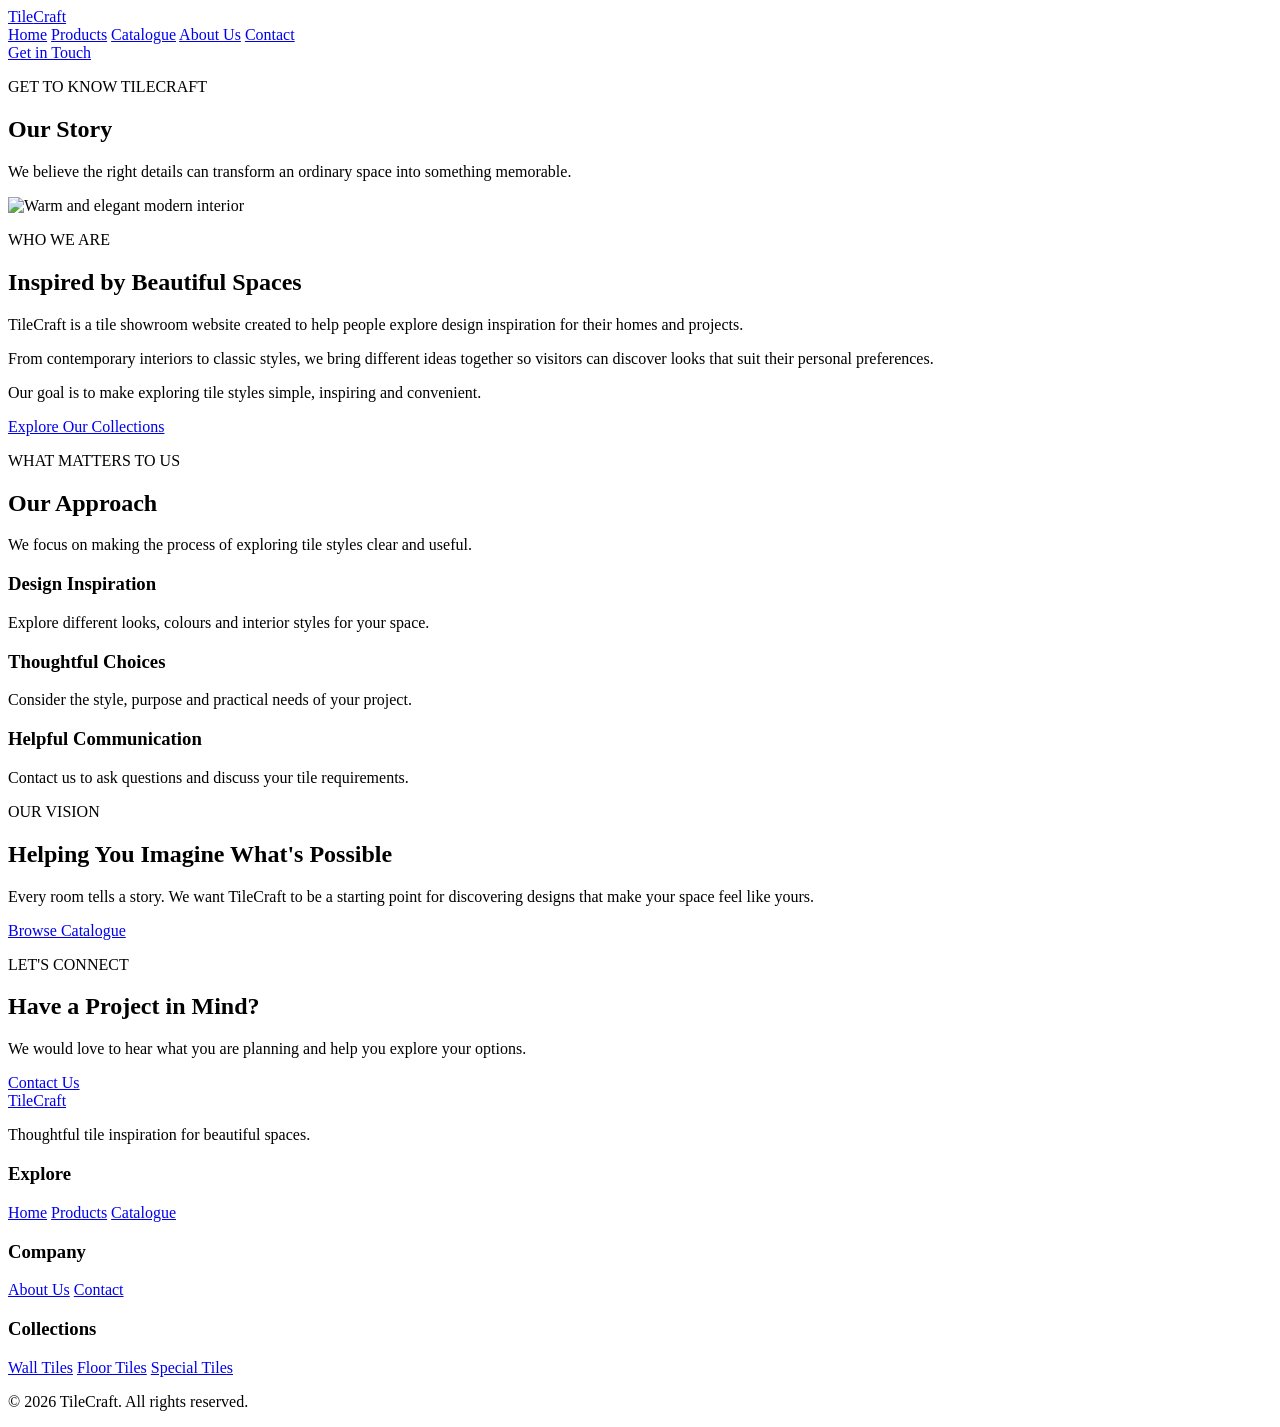
==== about.html @ 6bb5e70d "Add files via upload" ====
<!DOCTYPE html>
<html lang="en">
<head>
    <meta charset="UTF-8">
    <meta name="viewport" content="width=device-width, initial-scale=1.0">

    <title>About Us | TileCraft</title>
    <meta name="description" content="Learn about TileCraft and our approach to tile design inspiration.">

    <link rel="stylesheet" href="css/style.css">
</head>
<body>

    <!-- HEADER -->
    <header class="site-header">
        <div class="container navbar">

            <a href="index.html" class="logo">Tile<span>Craft</span></a>

            <nav class="nav-links">
                <a href="index.html">Home</a>
                <a href="products.html">Products</a>
                <a href="catalogue.html">Catalogue</a>
                <a href="about.html">About Us</a>
                <a href="contact.html">Contact</a>
            </nav>

            <a href="contact.html" class="btn">Get in Touch</a>

        </div>
    </header>

    <main>

        <!-- PAGE HERO -->
        <section class="page-hero">
            <div class="container">

                <p class="eyebrow">GET TO KNOW TILECRAFT</p>

                <h1>Our Story</h1>

                <p>
                    We believe the right details can transform
                    an ordinary space into something memorable.
                </p>

            </div>
        </section>

        <!-- ABOUT INTRODUCTION -->
        <section class="section">
            <div class="container story-grid">

                <div class="story-image">
                    <img
                        src="https://images.orientbell.com/media/catalog/product//g/o/golden_drift_endless_gloss_600x1200_mm.jpg"
                        alt="Warm and elegant modern interior"
                        loading="lazy">
                </div>

                <div class="story-content">

                    <p class="eyebrow">WHO WE ARE</p>

                    <h2>Inspired by Beautiful Spaces</h2>

                    <p>
                        TileCraft is a tile showroom website
                        created to help people explore design
                        inspiration for their homes and projects.
                    </p>

                    <p>
                        From contemporary interiors to classic
                        styles, we bring different ideas together
                        so visitors can discover looks that suit
                        their personal preferences.
                    </p>

                    <p>
                        Our goal is to make exploring tile styles
                        simple, inspiring and convenient.
                    </p>

                    <a href="products.html" class="btn">
                        Explore Our Collections
                    </a>

                </div>

            </div>
        </section>

        <!-- OUR APPROACH -->
        <section class="section">
            <div class="container">

                <div class="section-heading">
                    <p class="eyebrow">WHAT MATTERS TO US</p>
                    <h2>Our Approach</h2>
                    <p>
                        We focus on making the process of
                        exploring tile styles clear and useful.
                    </p>
                </div>

                <div class="benefits-grid">

                    <article class="benefit-card">
                        <h3>Design Inspiration</h3>
                        <p>
                            Explore different looks, colours
                            and interior styles for your space.
                        </p>
                    </article>

                    <article class="benefit-card">
                        <h3>Thoughtful Choices</h3>
                        <p>
                            Consider the style, purpose and
                            practical needs of your project.
                        </p>
                    </article>

                    <article class="benefit-card">
                        <h3>Helpful Communication</h3>
                        <p>
                            Contact us to ask questions and
                            discuss your tile requirements.
                        </p>
                    </article>

                </div>

            </div>
        </section>

        <!-- OUR VISION -->
        <section class="section">
            <div class="container section-heading">

                <p class="eyebrow">OUR VISION</p>

                <h2>Helping You Imagine What's Possible</h2>

                <p>
                    Every room tells a story. We want TileCraft
                    to be a starting point for discovering
                    designs that make your space feel like yours.
                </p>

                <a href="catalogue.html" class="btn">
                    Browse Catalogue
                </a>

            </div>
        </section>

        <!-- CTA -->
        <section class="cta">
            <div class="container">

                <p class="eyebrow">LET'S CONNECT</p>

                <h2>Have a Project in Mind?</h2>

                <p>
                    We would love to hear what you are planning
                    and help you explore your options.
                </p>

                <a href="contact.html" class="btn">
                    Contact Us
                </a>

            </div>
        </section>

    </main>

    <!-- FOOTER -->
    <footer class="site-footer">
        <div class="container footer-grid">

            <div class="footer-brand">
                <a href="index.html" class="logo">Tile<span>Craft</span></a>
                <p>Thoughtful tile inspiration for beautiful spaces.</p>
            </div>

            <div class="footer-column">
                <h3>Explore</h3>
                <a href="index.html">Home</a>
                <a href="products.html">Products</a>
                <a href="catalogue.html">Catalogue</a>
            </div>

            <div class="footer-column">
                <h3>Company</h3>
                <a href="about.html">About Us</a>
                <a href="contact.html">Contact</a>
            </div>

            <div class="footer-column">
                <h3>Collections</h3>
                <a href="wall-tiles.html">Wall Tiles</a>
                <a href="floor-tiles.html">Floor Tiles</a>
                <a href="special-tiles.html">Special Tiles</a>
            </div>

        </div>

        <div class="container footer-bottom">
            <p>&copy; 2026 TileCraft. All rights reserved.</p>
        </div>
    </footer>

    <script src="js/app.js"></script>

</body>
</html>
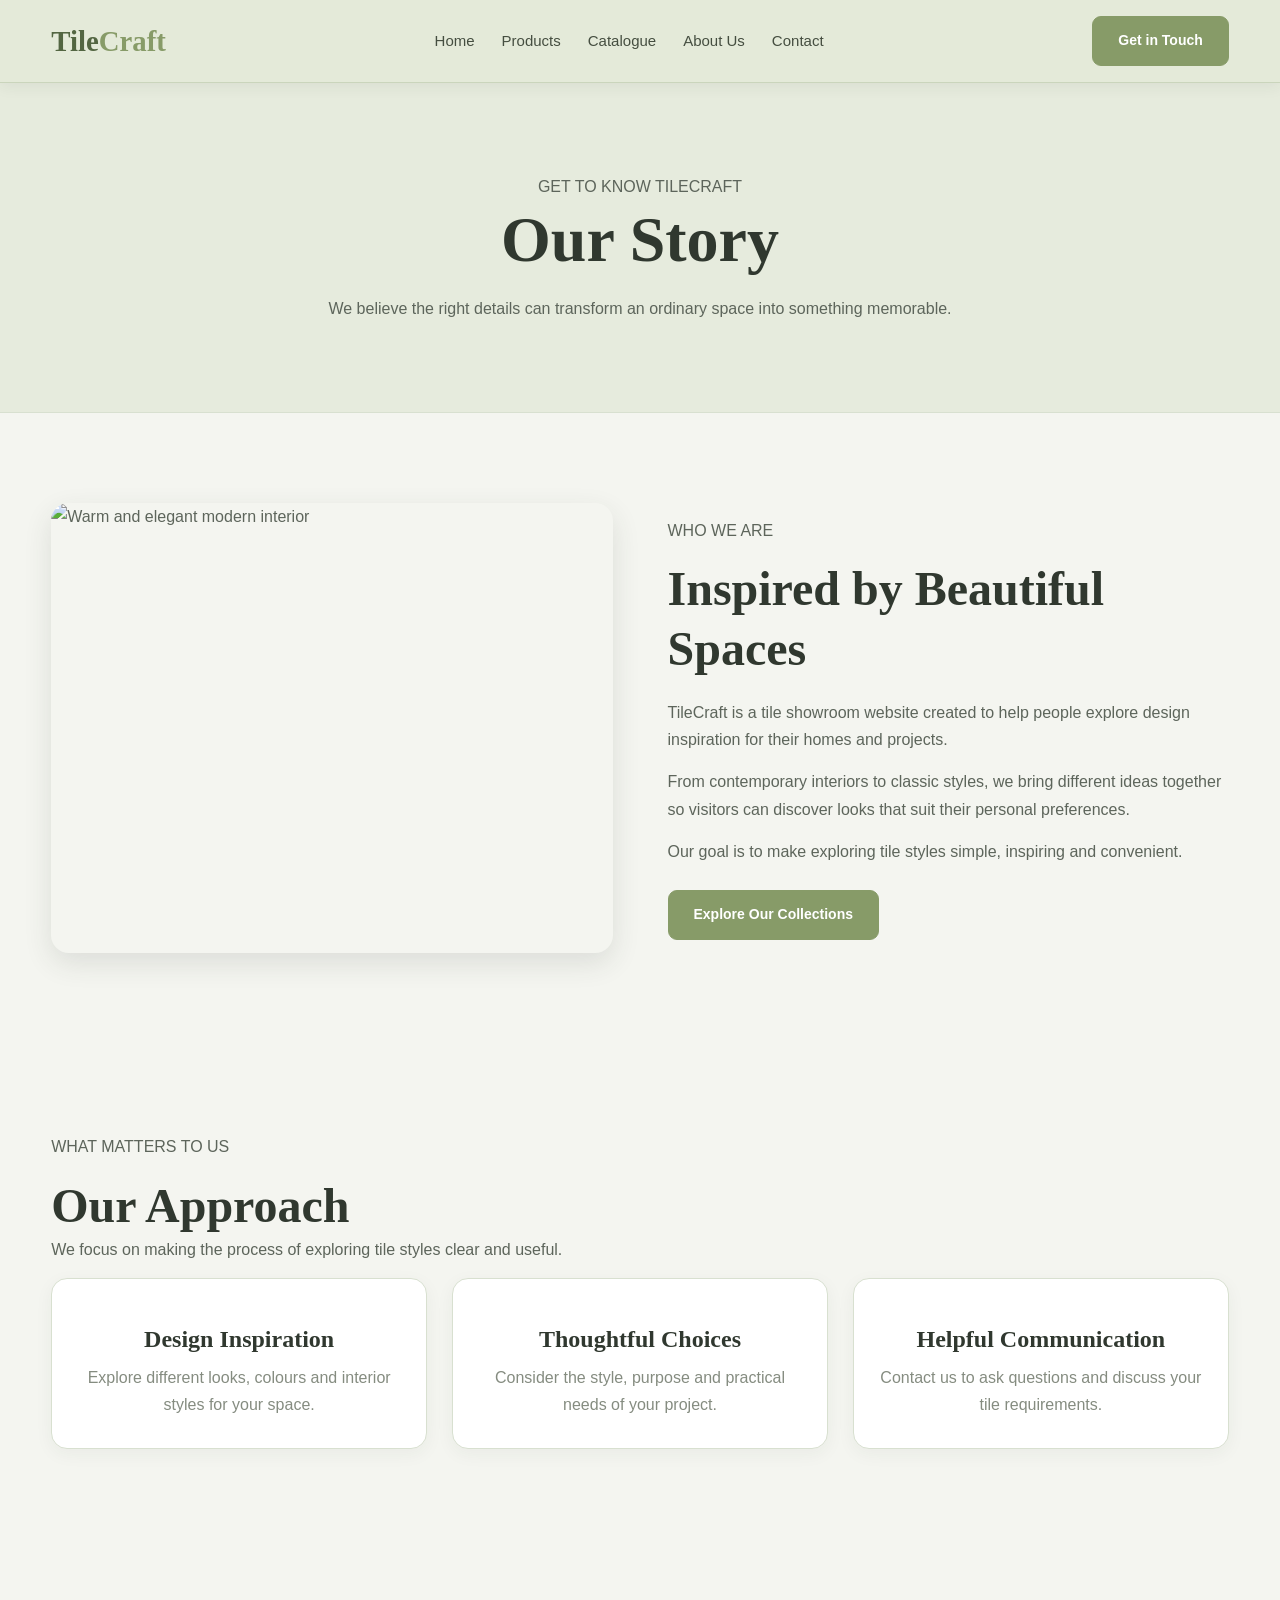
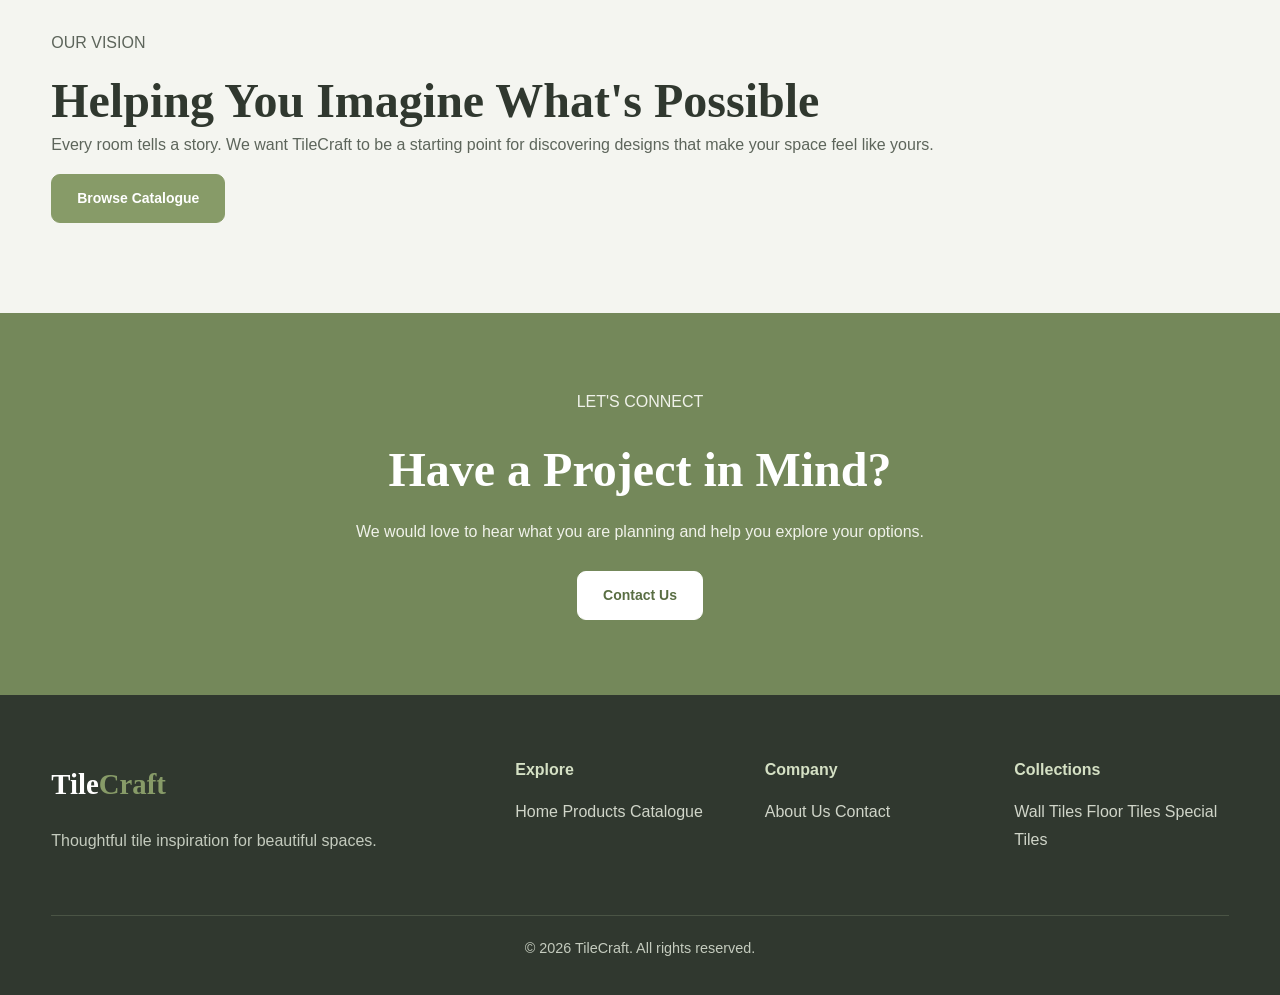
==== commit bb49b8cb: "Update about.html" ====
--- a/about.html
+++ b/about.html
@@ -7,7 +7,7 @@
     <title>About Us | TileCraft</title>
     <meta name="description" content="Learn about TileCraft and our approach to tile design inspiration.">
 
-    <link rel="stylesheet" href="css/style.css">
+    <link rel="stylesheet" href="style.css">
 </head>
 <body>
 
@@ -215,7 +215,7 @@
         </div>
     </footer>
 
-    <script src="js/app.js"></script>
+    <script src="app.js"></script>
 
 </body>
-</html>+</html>
--- a/style.css
+++ b/style.css
@@ -0,0 +1,919 @@
+:root {
+    --color-bg: #F4F5F0;
+    --color-white: #FFFFFF;
+    --color-dark: #30382F;
+    --color-text: #5D655B;
+    --color-muted: #858C80;
+
+    --color-gold: #879B68;
+    --color-gold-dark: #687D4D;
+
+    --color-border: #D8E0D0;
+    --color-card: #E9EDE5;
+
+    --font-body: "Inter", Arial, sans-serif;
+    --font-heading: "Playfair Display", Georgia, serif;
+
+    --container-width: 1200px;
+    --section-space: 90px;
+    --radius: 16px;
+    --transition: 0.3s ease;
+}
+
+/* RESET */
+* {
+    margin: 0;
+    padding: 0;
+    box-sizing: border-box;
+}
+
+html {
+    scroll-behavior: smooth;
+}
+
+body {
+    font-family: var(--font-body);
+    background: var(--color-bg);
+    color: var(--color-text);
+    line-height: 1.7;
+}
+
+img {
+    max-width: 100%;
+    display: block;
+}
+
+a {
+    color: inherit;
+    text-decoration: none;
+    transition: var(--transition);
+}
+
+button,
+input,
+textarea,
+select {
+    font: inherit;
+}
+
+button {
+    cursor: pointer;
+}
+
+.container {
+    width: min(92%, var(--container-width));
+    margin: 0 auto;
+}
+
+section {
+    padding: var(--section-space) 0;
+}
+
+h1,
+h2,
+h3,
+h4 {
+    font-family: var(--font-heading);
+    color: var(--color-dark);
+    line-height: 1.25;
+}
+
+h1 {
+    font-size: clamp(2.5rem, 5vw, 4.5rem);
+}
+
+h2 {
+    font-size: clamp(2rem, 4vw, 3rem);
+}
+
+h3 {
+    font-size: 1.5rem;
+}
+
+p {
+    margin-bottom: 15px;
+}
+
+::selection {
+    background: var(--color-gold);
+    color: #FFFFFF;
+}
+
+/* SECTION TITLES */
+.section-title {
+    text-align: center;
+    max-width: 720px;
+    margin: 0 auto 45px;
+}
+
+.section-title p {
+    margin-top: 15px;
+    color: var(--color-muted);
+}
+
+/* NAVBAR */
+.site-header {
+    width: 100%;
+    position: sticky;
+    top: 0;
+    z-index: 1000;
+    background: #E4EAD9;
+    border-bottom: 1px solid #CAD5BC;
+    box-shadow: 0 3px 15px rgba(48, 56, 47, 0.07);
+}
+
+.navbar {
+    min-height: 82px;
+    display: flex;
+    align-items: center;
+    justify-content: space-between;
+    gap: 25px;
+}
+
+.logo {
+    font-family: var(--font-heading);
+    font-size: 1.8rem;
+    font-weight: 700;
+    color: #536642;
+    white-space: nowrap;
+}
+
+.logo span {
+    color: #879B68;
+}
+
+.nav-links {
+    display: flex;
+    align-items: center;
+    gap: 27px;
+    list-style: none;
+}
+
+.nav-links a {
+    display: inline-block;
+    position: relative;
+    padding: 8px 0;
+    color: #454E40;
+    font-size: 15px;
+    font-weight: 500;
+}
+
+.nav-links a::after {
+    content: "";
+    position: absolute;
+    left: 0;
+    bottom: 0;
+    width: 0;
+    height: 2px;
+    background: var(--color-gold);
+    transition: var(--transition);
+}
+
+.nav-links a:hover,
+.nav-links a.active {
+    color: var(--color-gold-dark);
+}
+
+.nav-links a:hover::after,
+.nav-links a.active::after {
+    width: 100%;
+}
+
+.menu-toggle {
+    color: #536642;
+    background: transparent;
+    border: 1px solid var(--color-gold);
+    padding: 8px 12px;
+    border-radius: 8px;
+}
+
+/* BUTTONS */
+.btn {
+    display: inline-flex;
+    align-items: center;
+    justify-content: center;
+    gap: 8px;
+    padding: 12px 25px;
+    border: 1px solid var(--color-gold);
+    border-radius: 9px;
+    background: var(--color-gold);
+    color: #FFFFFF;
+    font-size: 14px;
+    font-weight: 600;
+    text-align: center;
+    transition: var(--transition);
+}
+
+.btn:hover {
+    background: var(--color-gold-dark);
+    border-color: var(--color-gold-dark);
+    color: #FFFFFF;
+    transform: translateY(-3px);
+    box-shadow: 0 7px 18px rgba(65, 82, 51, 0.18);
+}
+
+.btn-dark {
+    background: #74885A;
+    border-color: #74885A;
+    color: #FFFFFF;
+}
+
+.btn-dark:hover {
+    background: #596E43;
+    border-color: #596E43;
+}
+
+.btn-outline {
+    background: transparent;
+    color: var(--color-gold-dark);
+    border: 1px solid var(--color-gold);
+}
+
+.btn-outline:hover {
+    background: var(--color-gold);
+    color: #FFFFFF;
+}
+
+.btn-light {
+    background: #FFFFFF;
+    border-color: #FFFFFF;
+    color: #5E7348;
+}
+
+.btn-light:hover {
+    background: #E4EAD9;
+    border-color: #E4EAD9;
+    color: #455637;
+}
+
+/* HOME PAGE HERO */
+.hero {
+    min-height: 620px;
+    display: flex;
+    align-items: center;
+    position: relative;
+    overflow: hidden;
+
+    background-image:
+        linear-gradient(
+            90deg,
+            rgba(43, 46, 43, 0.65),
+            rgba(71, 75, 71, 0.15)
+        ),
+        url("https://content.iconworldoftile.com/content/tiles/glazed-porcelain-tiles-marble-look-tiles-floors-and-walls-romano-grey-grande.jpg");
+
+    background-size: cover;
+    background-position: center;
+    background-repeat: no-repeat;
+}
+
+.hero-overlay {
+    position: absolute;
+    inset: 0;
+    background: transparent;
+}
+
+.hero-content {
+    position: relative;
+    z-index: 2;
+    max-width: 700px;
+    padding-top: 70px;
+    padding-bottom: 70px;
+    color: #FFFFFF;
+}
+
+.hero-content h1 {
+    color: #FFFFFF;
+    margin-bottom: 22px;
+}
+
+.hero-content p {
+    max-width: 600px;
+    color: #F0F2EC;
+    font-size: 1.05rem;
+    margin-bottom: 30px;
+}
+
+.hero-content h1,
+.hero-content .eyebrow,
+.hero-content .hero-description {
+    color: #FFFFFF;
+}
+
+.hero-buttons {
+    display: flex;
+    flex-wrap: wrap;
+    gap: 14px;
+}
+
+.hero-content .btn {
+    margin: 5px 8px 5px 0;
+}
+
+/* OTHER PAGE HEADERS */
+.page-hero {
+    padding: 90px 0;
+    text-align: center;
+    background: #E6EBDD;
+    border-bottom: 1px solid var(--color-border);
+}
+
+.page-hero h1 {
+    margin-bottom: 15px;
+}
+
+.page-hero p {
+    max-width: 700px;
+    margin: 0 auto;
+    color: var(--color-text);
+}
+
+/* CATEGORY GRID */
+.category-grid {
+    display: grid;
+    grid-template-columns: repeat(3, minmax(0, 1fr));
+    gap: 28px;
+}
+
+/* CATEGORY CARDS */
+.category-card {
+    overflow: hidden;
+    background: #FFFFFF;
+    border: 1px solid var(--color-border);
+    border-radius: 16px;
+    box-shadow: 0 5px 18px rgba(48, 56, 47, 0.06);
+    transition: transform 0.35s ease,
+                box-shadow 0.35s ease,
+                border-color 0.35s ease;
+}
+
+.category-card:hover {
+    transform: translateY(-7px);
+    border-color: var(--color-gold);
+    box-shadow: 0 16px 32px rgba(65, 82, 51, 0.15);
+}
+
+.category-card img {
+    display: block;
+    width: 100%;
+    height: 260px;
+    object-fit: cover;
+    transition: transform 0.45s ease;
+}
+
+.category-card:hover img {
+    transform: scale(1.05);
+}
+
+.category-content {
+    padding: 25px;
+    background: #FFFFFF;
+    color: var(--color-text);
+}
+
+.category-content h3 {
+    color: var(--color-dark);
+    margin-bottom: 12px;
+    transition: color 0.3s ease;
+}
+
+.category-card:hover .category-content h3 {
+    color: var(--color-gold-dark);
+}
+
+.category-content p {
+    color: var(--color-muted);
+    font-size: 0.95rem;
+}
+
+.category-content .btn,
+.category-card .btn,
+.product-grid .btn {
+    background: var(--color-gold);
+    border-color: var(--color-gold);
+    color: #FFFFFF;
+}
+
+.category-content .btn:hover,
+.category-card .btn:hover,
+.product-grid .btn:hover {
+    background: var(--color-gold-dark);
+    border-color: var(--color-gold-dark);
+}
+
+.category-content > a:not(.btn) {
+    color: var(--color-gold-dark);
+    font-weight: 600;
+}
+
+.category-content > a:not(.btn):hover {
+    color: #455637;
+}
+
+/* PRODUCT GRID */
+.product-grid {
+    display: grid;
+    grid-template-columns: repeat(3, minmax(0, 1fr));
+    gap: 30px;
+}
+
+/* PRODUCT CARDS */
+.product-card {
+    min-width: 0;
+    overflow: hidden;
+    background: #FFFFFF;
+    border: 1px solid var(--color-border);
+    border-radius: 16px;
+    box-shadow: 0 5px 18px rgba(48, 56, 47, 0.06);
+    transition: transform 0.35s ease,
+                box-shadow 0.35s ease,
+                border-color 0.35s ease;
+}
+
+.product-card:hover {
+    transform: translateY(-7px);
+    border-color: var(--color-gold);
+    box-shadow: 0 16px 32px rgba(65, 82, 51, 0.16);
+}
+
+.product-card img {
+    display: block;
+    width: 100%;
+    height: 250px;
+    object-fit: cover;
+    transition: transform 0.45s ease;
+}
+
+.product-card:hover img {
+    transform: scale(1.05);
+}
+
+.product-content {
+    padding: 24px;
+    background: #FFFFFF;
+}
+
+.product-content h3 {
+    margin-bottom: 10px;
+    color: var(--color-dark);
+    transition: color 0.3s ease;
+}
+
+.product-card:hover .product-content h3 {
+    color: var(--color-gold-dark);
+}
+
+.product-content p {
+    color: var(--color-muted);
+    font-size: 0.95rem;
+    line-height: 1.7;
+}
+
+.product-price {
+    color: var(--color-gold-dark);
+    font-size: 1.1rem;
+    font-weight: 700;
+    margin: 12px 0;
+}
+
+/* BENEFITS / FEATURES */
+.benefits-grid {
+    display: grid;
+    grid-template-columns: repeat(3, minmax(0, 1fr));
+    gap: 25px;
+}
+
+.benefit-card {
+    padding: 30px 25px;
+    background: #FFFFFF;
+    border: 1px solid var(--color-border);
+    border-radius: 16px;
+    text-align: center;
+    box-shadow: 0 5px 18px rgba(48, 56, 47, 0.05);
+    transition: transform 0.3s ease,
+                background 0.3s ease,
+                box-shadow 0.3s ease,
+                border-color 0.3s ease;
+}
+
+.benefit-card:hover {
+    background: #F8FAF5;
+    border-color: var(--color-gold);
+    transform: translateY(-6px);
+    box-shadow: 0 13px 27px rgba(65, 82, 51, 0.12);
+}
+
+.benefit-card h3 {
+    margin: 15px 0 10px;
+}
+
+.benefit-card p {
+    margin-bottom: 0;
+    color: var(--color-muted);
+}
+
+.benefit-icon {
+    color: #74885A;
+    font-size: 2.2rem;
+}
+
+/* ABOUT / STORY SECTION */
+.story-grid {
+    display: grid;
+    grid-template-columns: repeat(2, minmax(0, 1fr));
+    align-items: center;
+    gap: 55px;
+}
+
+.story-image {
+    overflow: hidden;
+    border-radius: 18px;
+    box-shadow: 0 10px 28px rgba(48, 56, 47, 0.12);
+}
+
+.story-image img {
+    width: 100%;
+    height: 450px;
+    object-fit: cover;
+    transition: transform 0.4s ease;
+}
+
+.story-image:hover img {
+    transform: scale(1.035);
+}
+
+.story-content h2 {
+    margin-bottom: 20px;
+}
+
+.story-content p {
+    color: var(--color-text);
+}
+
+.story-content .btn {
+    margin-top: 10px;
+}
+
+/* CALL TO ACTION */
+.cta,
+.cta-section {
+    padding: 75px 25px;
+    background: #74885A;
+    color: #FFFFFF;
+    text-align: center;
+}
+
+.cta h2,
+.cta-section h2 {
+    color: #FFFFFF;
+    margin-bottom: 18px;
+}
+
+.cta p,
+.cta-section p {
+    max-width: 700px;
+    margin: 0 auto 25px;
+    color: #F0F2EA;
+}
+
+.cta .btn,
+.cta-section .btn {
+    background: #FFFFFF;
+    border-color: #FFFFFF;
+    color: #596E43;
+}
+
+.cta .btn:hover,
+.cta-section .btn:hover {
+    background: #E5EBD9;
+    border-color: #E5EBD9;
+}
+
+/* CONTACT SECTION */
+.contact-grid {
+    display: grid;
+    grid-template-columns: repeat(2, minmax(0, 1fr));
+    gap: 40px;
+    align-items: start;
+}
+
+.contact-form-wrapper {
+    padding: 30px;
+    background: #FFFFFF;
+    border: 1px solid var(--color-border);
+    border-radius: 16px;
+    box-shadow: 0 6px 22px rgba(48, 56, 47, 0.06);
+}
+
+.contact-form-wrapper h2 {
+    margin-bottom: 22px;
+}
+
+.contact-form {
+    display: flex;
+    flex-direction: column;
+    gap: 18px;
+}
+
+.contact-form label {
+    display: block;
+    margin-bottom: 6px;
+    color: var(--color-dark);
+    font-weight: 600;
+}
+
+.contact-form input,
+.contact-form textarea,
+.contact-form select {
+    width: 100%;
+    padding: 12px 14px;
+    color: var(--color-dark);
+    background: #FBFCF9;
+    border: 1px solid var(--color-border);
+    border-radius: 9px;
+    outline: none;
+    transition: border-color 0.3s ease,
+                box-shadow 0.3s ease;
+}
+
+.contact-form input:focus,
+.contact-form textarea:focus,
+.contact-form select:focus {
+    border-color: var(--color-gold);
+    box-shadow: 0 0 0 3px rgba(135, 155, 104, 0.17);
+}
+
+.contact-form textarea {
+    min-height: 140px;
+    resize: vertical;
+}
+
+.contact-form button {
+    align-self: flex-start;
+}
+
+.contact-info h2 {
+    margin-bottom: 20px;
+}
+
+.contact-info p {
+    margin-bottom: 18px;
+}
+
+.contact-info a {
+    color: var(--color-gold-dark);
+}
+
+.contact-info a:hover {
+    color: #4F633A;
+}
+
+/* CATALOGUE */
+.catalogue-grid {
+    display: grid;
+    grid-template-columns: repeat(2, minmax(0, 1fr));
+    gap: 25px;
+}
+
+.catalogue-card {
+    padding: 28px;
+    background: #FFFFFF;
+    border: 1px solid var(--color-border);
+    border-radius: 16px;
+    box-shadow: 0 5px 18px rgba(48, 56, 47, 0.05);
+    transition: transform 0.3s ease,
+                border-color 0.3s ease,
+                box-shadow 0.3s ease;
+}
+
+.catalogue-card:hover {
+    transform: translateY(-5px);
+    border-color: var(--color-gold);
+    box-shadow: 0 12px 28px rgba(65, 82, 51, 0.12);
+}
+
+.catalogue-card h3 {
+    margin-bottom: 12px;
+}
+
+.catalogue-card .btn {
+    margin-top: 10px;
+}
+
+/* FOOTER */
+.site-footer {
+    padding: 65px 0 0;
+    background: #30382F;
+    color: #E7EAE2;
+}
+
+.footer-grid {
+    display: grid;
+    grid-template-columns: 2fr 1fr 1fr 1fr;
+    gap: 35px;
+    padding-bottom: 45px;
+}
+
+.footer-brand .logo {
+    display: inline-block;
+    color: #FFFFFF;
+    margin-bottom: 18px;
+}
+
+.footer-brand p {
+    max-width: 350px;
+    color: #C4CBBE;
+}
+
+.footer-column h3 {
+    font-family: var(--font-body);
+    font-size: 1rem;
+    color: #D4E0C4;
+    margin-bottom: 18px;
+}
+
+.footer-column ul {
+    list-style: none;
+}
+
+.footer-column li {
+    margin-bottom: 10px;
+}
+
+.footer-column a {
+    color: #D0D5C9;
+}
+
+.footer-column a:hover {
+    color: #B3C79A;
+}
+
+.footer-bottom {
+    padding: 20px 0;
+    border-top: 1px solid #4A5445;
+    color: #C4CBBE;
+    text-align: center;
+    font-size: 0.9rem;
+}
+
+/* GENERAL LINKS & HIGHLIGHTS */
+.text-green {
+    color: var(--color-gold-dark);
+}
+
+.bg-green {
+    background: var(--color-gold);
+    color: #FFFFFF;
+}
+
+.highlight {
+    color: #74885A;
+}
+
+hr {
+    border: 0;
+    border-top: 1px solid var(--color-border);
+    margin: 30px 0;
+}
+
+/* ACCESSIBILITY: REDUCE ANIMATIONS */
+@media (prefers-reduced-motion: reduce) {
+    *,
+    *::before,
+    *::after {
+        scroll-behavior: auto !important;
+        transition-duration: 0.01ms !important;
+        animation-duration: 0.01ms !important;
+    }
+}
+
+/* RESPONSIVE DESIGN */
+@media (max-width: 1000px) {
+    .nav-links {
+        gap: 16px;
+    }
+
+    .nav-links a {
+        font-size: 14px;
+    }
+
+    .category-grid,
+    .product-grid,
+    .benefits-grid {
+        grid-template-columns: repeat(2, minmax(0, 1fr));
+    }
+
+    .footer-grid {
+        grid-template-columns: repeat(2, minmax(0, 1fr));
+    }
+
+    .story-grid {
+        gap: 30px;
+    }
+}
+
+@media (max-width: 760px) {
+    :root {
+        --section-space: 60px;
+    }
+
+    .navbar {
+        min-height: 70px;
+        flex-wrap: wrap;
+        gap: 12px;
+        padding: 12px 0;
+    }
+
+    .logo {
+        font-size: 1.55rem;
+    }
+
+    .nav-links {
+        width: 100%;
+        display: flex;
+        flex-wrap: wrap;
+        justify-content: center;
+        gap: 8px 18px;
+    }
+
+    .nav-links a {
+        font-size: 14px;
+    }
+
+    .hero {
+        min-height: 480px;
+        background-position: center;
+    }
+
+    .hero-content {
+        padding-top: 45px;
+        padding-bottom: 45px;
+    }
+
+    .page-hero {
+        padding: 65px 0;
+    }
+
+    .category-grid,
+    .product-grid,
+    .benefits-grid,
+    .story-grid,
+    .contact-grid,
+    .catalogue-grid {
+        grid-template-columns: 1fr;
+    }
+
+    .category-card img,
+    .product-card img {
+        height: 240px;
+    }
+
+    .story-image img {
+        height: 320px;
+    }
+
+    .contact-form-wrapper {
+        padding: 22px;
+    }
+
+    .footer-grid {
+        grid-template-columns: 1fr;
+        gap: 28px;
+    }
+
+    .cta,
+    .cta-section {
+        padding: 55px 20px;
+    }
+}
+
+@media (max-width: 420px) {
+    .container {
+        width: 90%;
+    }
+
+    .nav-links {
+        gap: 6px 13px;
+    }
+
+    .nav-links a {
+        font-size: 13px;
+    }
+
+    .btn {
+        padding: 11px 18px;
+        font-size: 13px;
+    }
+
+    .category-content,
+    .product-content {
+        padding: 20px;
+    }
+
+    .product-card,
+    .category-card,
+    .benefit-card,
+    .catalogue-card {
+        border-radius: 14px;
+    }
+}
